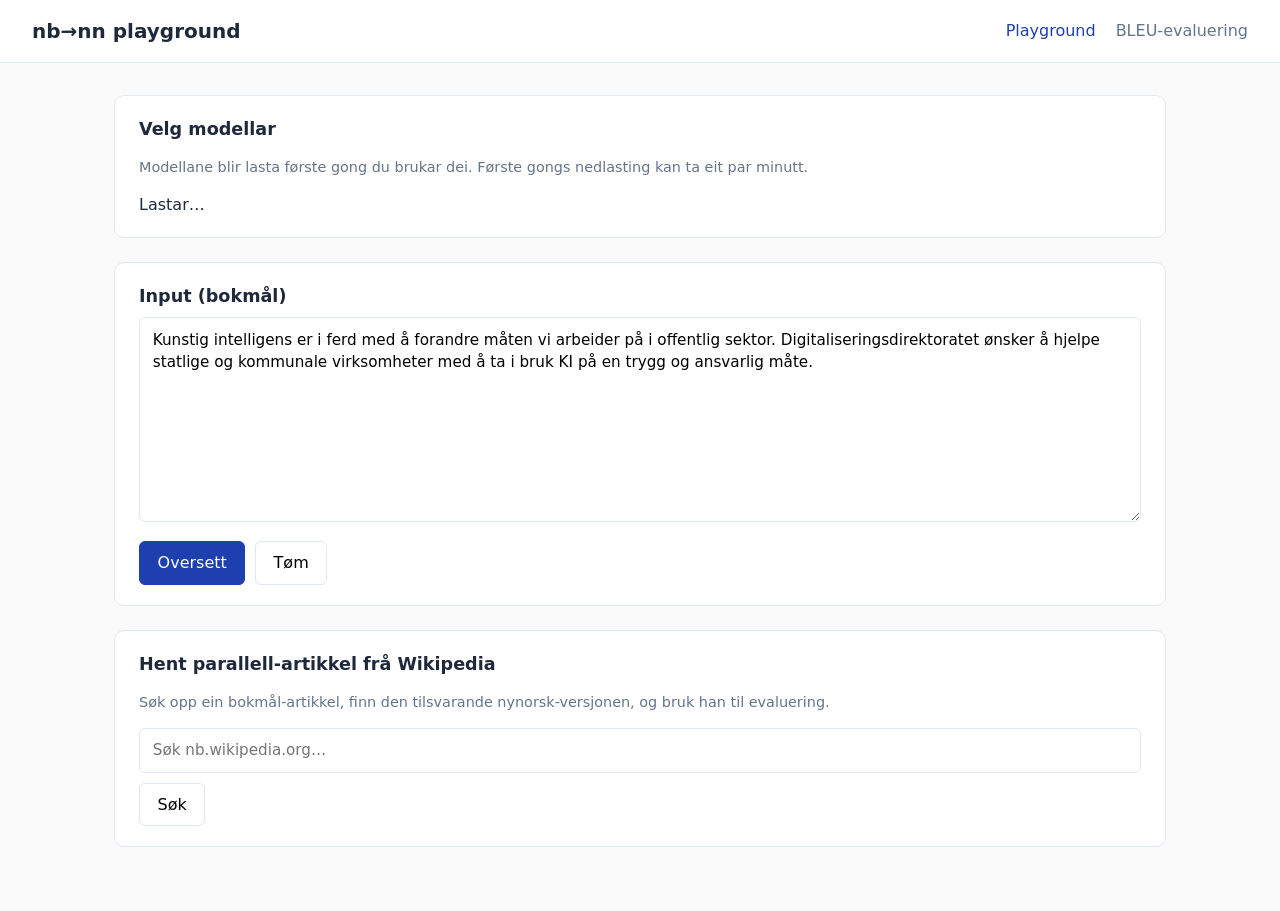
==== ui/index.html @ 58e6b0f2 "Initial commit: nb-nn translation eval toolkit Playground + BLEU evaluator for testing Norwegian bok" ====
<!doctype html>
<html lang="nb">
<head>
  <meta charset="utf-8" />
  <meta name="viewport" content="width=device-width,initial-scale=1" />
  <title>nb-nn-eval · Playground</title>
  <link rel="stylesheet" href="/ui/style.css" />
</head>
<body>
  <header class="topbar">
    <h1>nb→nn playground</h1>
    <nav>
      <a href="/" class="active">Playground</a>
      <a href="/eval">BLEU-evaluering</a>
    </nav>
  </header>

  <main class="wrap">
    <section class="card">
      <h2>Velg modellar</h2>
      <p class="muted">Modellane blir lasta første gong du brukar dei. Første gongs nedlasting kan ta eit par minutt.</p>
      <div id="model-list" class="model-list">Lastar…</div>
    </section>

    <section class="card">
      <h2>Input (bokmål)</h2>
      <textarea id="input" rows="8" placeholder="Lim inn bokmål-tekst her…">Kunstig intelligens er i ferd med å forandre måten vi arbeider på i offentlig sektor. Digitaliseringsdirektoratet ønsker å hjelpe statlige og kommunale virksomheter med å ta i bruk KI på en trygg og ansvarlig måte.</textarea>
      <div class="row">
        <button id="translate-btn" class="primary">Oversett</button>
        <button id="clear-btn">Tøm</button>
        <span id="status" class="muted"></span>
      </div>
    </section>

    <section id="results-section" class="card" hidden>
      <h2>Resultat (nynorsk)</h2>
      <div id="results"></div>
    </section>

    <section class="card">
      <h2>Hent parallell-artikkel frå Wikipedia</h2>
      <p class="muted">Søk opp ein bokmål-artikkel, finn den tilsvarande nynorsk-versjonen, og bruk han til evaluering.</p>
      <div class="row">
        <input type="text" id="wiki-search" placeholder="Søk nb.wikipedia.org…" />
        <button id="wiki-search-btn">Søk</button>
      </div>
      <div id="wiki-results"></div>
    </section>
  </main>

  <script src="/ui/app.js"></script>
</body>
</html>
---- ui/style.css ----
:root {
  --bg: #fafafa;
  --card: #ffffff;
  --text: #1e293b;
  --muted: #64748b;
  --border: #e2e8f0;
  --accent: #1e40af;
  --accent-hover: #1e3a8a;
  --good: #15803d;
  --bad: #b91c1c;
  --warn: #a16207;
  --mono: ui-monospace, SFMono-Regular, Menlo, Monaco, Consolas, monospace;
}

* { box-sizing: border-box; }

body {
  margin: 0;
  font-family: system-ui, -apple-system, sans-serif;
  background: var(--bg);
  color: var(--text);
  line-height: 1.5;
}

.topbar {
  background: white;
  border-bottom: 1px solid var(--border);
  padding: 1rem 2rem;
  display: flex;
  align-items: center;
  justify-content: space-between;
  gap: 2rem;
}

.topbar h1 {
  font-size: 1.25rem;
  margin: 0;
}

.topbar nav {
  display: flex;
  gap: 1.25rem;
}

.topbar nav a {
  color: var(--muted);
  text-decoration: none;
  font-weight: 500;
}

.topbar nav a.active,
.topbar nav a:hover {
  color: var(--accent);
}

.wrap {
  max-width: 1100px;
  margin: 0 auto;
  padding: 2rem 1.5rem 4rem;
  display: flex;
  flex-direction: column;
  gap: 1.5rem;
}

.card {
  background: var(--card);
  border: 1px solid var(--border);
  border-radius: 10px;
  padding: 1.25rem 1.5rem;
}

.card h2 {
  margin: 0 0 0.5rem 0;
  font-size: 1.1rem;
}

.muted {
  color: var(--muted);
  font-size: 0.9rem;
}

.row {
  display: flex;
  align-items: center;
  gap: 0.6rem;
  flex-wrap: wrap;
  margin-top: 0.75rem;
}

button, input[type="text"], textarea, select {
  font: inherit;
}

textarea, input[type="text"] {
  width: 100%;
  padding: 0.65rem 0.8rem;
  border: 1px solid var(--border);
  border-radius: 6px;
  background: white;
  resize: vertical;
  font-size: 0.95rem;
  line-height: 1.5;
}

textarea {
  font-family: inherit;
}

button {
  padding: 0.55rem 1.1rem;
  border: 1px solid var(--border);
  border-radius: 6px;
  background: white;
  cursor: pointer;
  font-weight: 500;
}

button:hover:not(:disabled) {
  background: #f1f5f9;
}

button.primary {
  background: var(--accent);
  border-color: var(--accent);
  color: white;
}

button.primary:hover:not(:disabled) {
  background: var(--accent-hover);
}

button:disabled {
  opacity: 0.55;
  cursor: not-allowed;
}

.model-list {
  display: grid;
  grid-template-columns: repeat(auto-fill, minmax(280px, 1fr));
  gap: 0.6rem;
}

.model-card {
  border: 1px solid var(--border);
  border-radius: 6px;
  padding: 0.75rem;
  cursor: pointer;
  background: white;
  transition: border-color 0.1s;
}

.model-card:hover { border-color: #cbd5e1; }

.model-card.selected {
  border-color: var(--accent);
  background: #eff6ff;
}

.model-card label {
  display: flex;
  align-items: center;
  gap: 0.5rem;
  cursor: pointer;
}

.model-card .key {
  font-weight: 600;
}

.model-card .detail {
  font-size: 0.8rem;
  color: var(--muted);
  margin-top: 0.25rem;
  font-family: var(--mono);
}

.model-card .state {
  display: inline-block;
  font-size: 0.72rem;
  padding: 0.1em 0.5em;
  border-radius: 99px;
  margin-left: 0.4rem;
}

.model-card .state.loaded { background: #dcfce7; color: var(--good); }
.model-card .state.unloaded { background: #f1f5f9; color: var(--muted); }

.result-row {
  border: 1px solid var(--border);
  border-radius: 6px;
  padding: 0.85rem 1rem;
  margin-top: 0.75rem;
  background: #f8fafc;
}

.result-row h3 {
  margin: 0 0 0.3rem 0;
  font-size: 0.95rem;
}

.result-row .meta {
  font-size: 0.78rem;
  color: var(--muted);
  font-family: var(--mono);
  margin-bottom: 0.4rem;
}

.result-row .output {
  font-size: 0.95rem;
  white-space: pre-wrap;
}

.result-row.error {
  background: #fef2f2;
  border-color: #fecaca;
}

.wiki-result {
  display: flex;
  justify-content: space-between;
  align-items: center;
  padding: 0.5rem 0.75rem;
  border-bottom: 1px solid var(--border);
  gap: 0.75rem;
}

.wiki-result:last-child { border-bottom: none; }

.wiki-result .title { font-weight: 500; }

.pair-editor {
  margin-top: 0.75rem;
  display: flex;
  flex-direction: column;
  gap: 0.6rem;
  max-height: 420px;
  overflow-y: auto;
}

.pair {
  border: 1px solid var(--border);
  border-radius: 6px;
  padding: 0.6rem 0.75rem;
  background: white;
  display: grid;
  grid-template-columns: 1fr 1fr auto;
  gap: 0.5rem;
  align-items: start;
}

.pair textarea {
  min-height: 60px;
}

.pair button {
  padding: 0.25rem 0.5rem;
  font-size: 0.85rem;
}

.corpus-table {
  width: 100%;
  border-collapse: collapse;
  margin-top: 0.5rem;
}

.corpus-table th,
.corpus-table td {
  padding: 0.5rem 0.75rem;
  border-bottom: 1px solid var(--border);
  text-align: left;
}

.corpus-table th {
  background: #f8fafc;
  font-size: 0.85rem;
  color: var(--muted);
  text-transform: uppercase;
  letter-spacing: 0.02em;
}

.corpus-table .num {
  font-family: var(--mono);
  text-align: right;
}

.corpus-table .best { color: var(--good); font-weight: 600; }

.segment-block {
  border: 1px solid var(--border);
  border-radius: 6px;
  padding: 0.75rem 1rem;
  margin: 0.6rem 0;
  background: white;
}

.segment-block .field {
  margin-top: 0.3rem;
  font-size: 0.9rem;
}

.segment-block .field .label {
  font-size: 0.72rem;
  color: var(--muted);
  text-transform: uppercase;
  letter-spacing: 0.03em;
}

.segment-block .scores {
  font-family: var(--mono);
  font-size: 0.82rem;
  color: var(--muted);
  margin-top: 0.3rem;
}

@media (max-width: 700px) {
  .pair { grid-template-columns: 1fr; }
  .topbar { flex-direction: column; align-items: flex-start; gap: 0.5rem; padding: 1rem 1.5rem; }
}
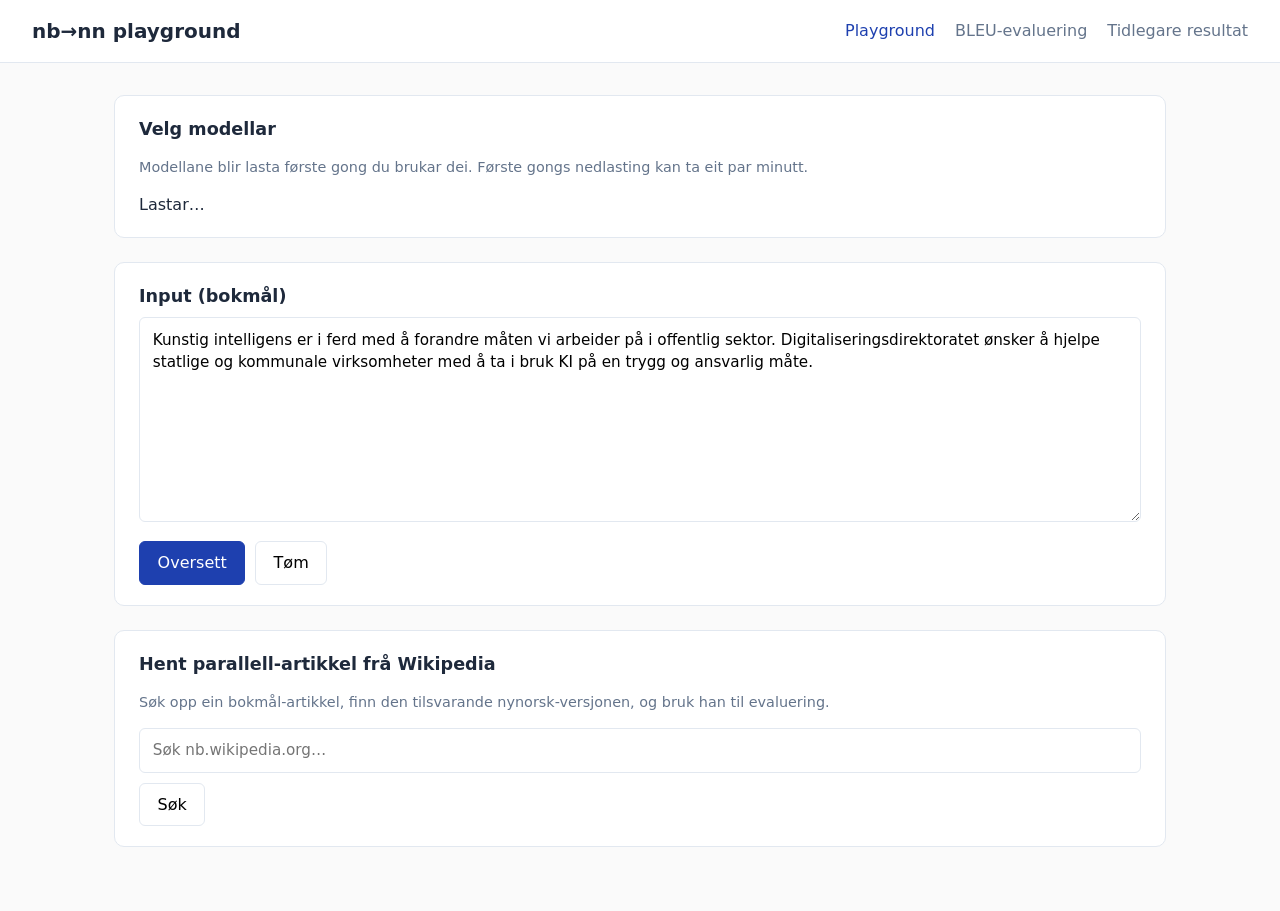
==== commit b212272f: "Add result persistence, multi-run mode, and results viewer Eval page (/eval): - Multi-run mode: set " ====
--- a/ui/index.html
+++ b/ui/index.html
@@ -12,6 +12,7 @@
     <nav>
       <a href="/" class="active">Playground</a>
       <a href="/eval">BLEU-evaluering</a>
+      <a href="/results">Tidlegare resultat</a>
     </nav>
   </header>
 
--- a/ui/style.css
+++ b/ui/style.css
@@ -312,6 +312,46 @@
   margin-top: 0.3rem;
 }
 
+.progress-bar {
+  margin-top: 0.75rem;
+  height: 28px;
+  background: #f1f5f9;
+  border-radius: 6px;
+  overflow: hidden;
+  position: relative;
+}
+
+.progress-fill {
+  height: 100%;
+  background: var(--accent);
+  transition: width 0.3s ease;
+  border-radius: 6px;
+}
+
+.progress-text {
+  position: absolute;
+  top: 0;
+  left: 0;
+  right: 0;
+  line-height: 28px;
+  text-align: center;
+  font-size: 0.78rem;
+  color: var(--text);
+  font-weight: 500;
+}
+
+.source-group {
+  margin-top: 1rem;
+}
+
+.source-group h3 {
+  font-size: 0.9rem;
+  color: var(--muted);
+  text-transform: uppercase;
+  letter-spacing: 0.03em;
+  margin: 0 0 0.5rem 0;
+}
+
 @media (max-width: 700px) {
   .pair { grid-template-columns: 1fr; }
   .topbar { flex-direction: column; align-items: flex-start; gap: 0.5rem; padding: 1rem 1.5rem; }
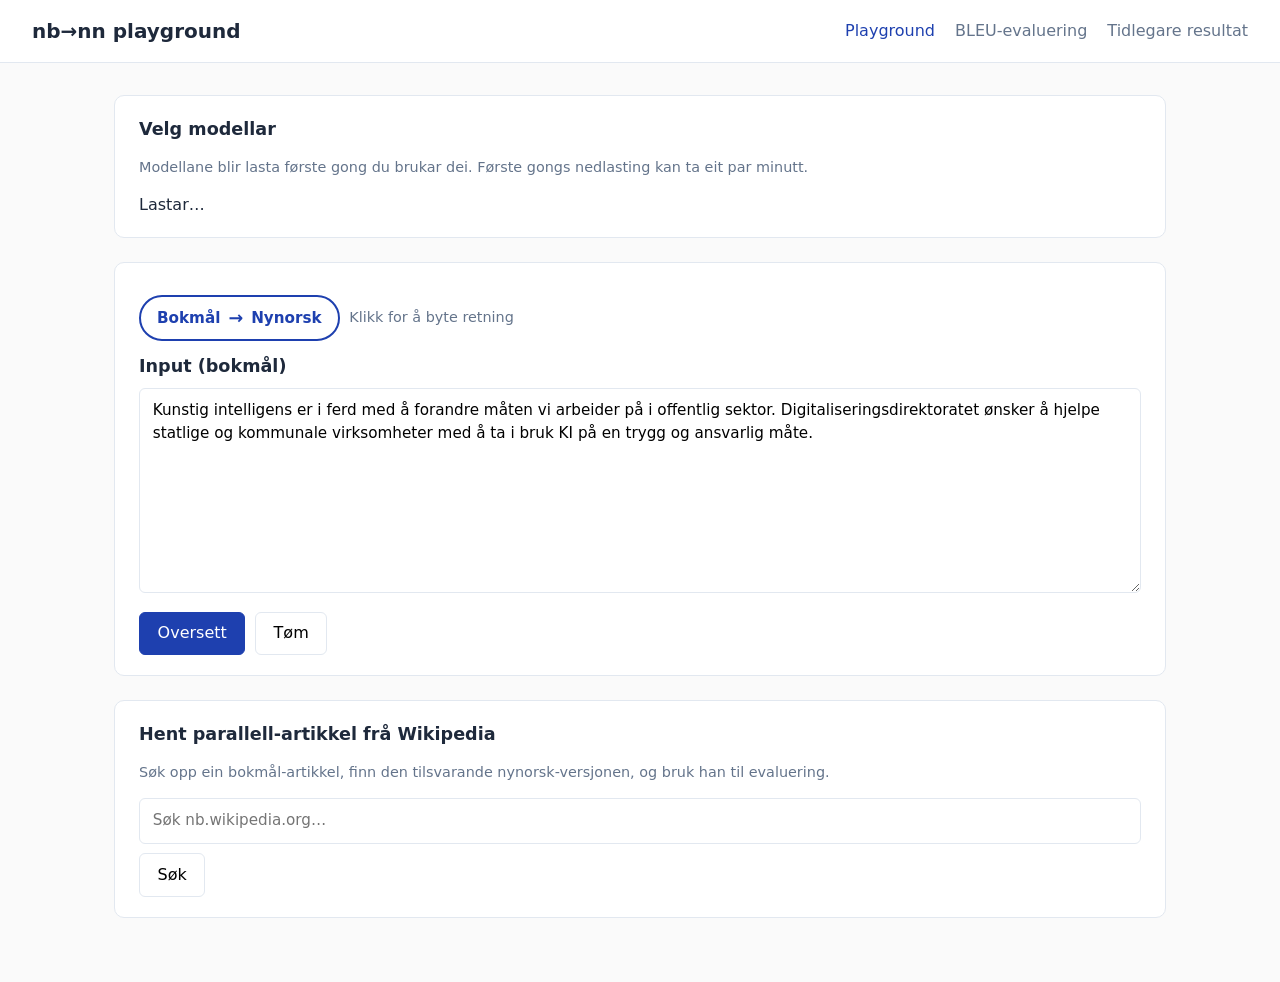
==== commit d0521ab5: "Add nn→nb reverse translation to playground Direction toggle button in the playground switches betwe" ====
--- a/ui/index.html
+++ b/ui/index.html
@@ -24,8 +24,16 @@
     </section>
 
     <section class="card">
-      <h2>Input (bokmål)</h2>
-      <textarea id="input" rows="8" placeholder="Lim inn bokmål-tekst her…">Kunstig intelligens er i ferd med å forandre måten vi arbeider på i offentlig sektor. Digitaliseringsdirektoratet ønsker å hjelpe statlige og kommunale virksomheter med å ta i bruk KI på en trygg og ansvarlig måte.</textarea>
+      <div class="row" style="margin-bottom: 0.75rem">
+        <button id="dir-toggle" class="direction-toggle">
+          <span id="dir-from">Bokmål</span>
+          <span class="dir-arrow">→</span>
+          <span id="dir-to">Nynorsk</span>
+        </button>
+        <span class="muted" id="dir-hint">Klikk for å byte retning</span>
+      </div>
+      <h2 id="input-label">Input (bokmål)</h2>
+      <textarea id="input" rows="8" placeholder="Lim inn tekst her…">Kunstig intelligens er i ferd med å forandre måten vi arbeider på i offentlig sektor. Digitaliseringsdirektoratet ønsker å hjelpe statlige og kommunale virksomheter med å ta i bruk KI på en trygg og ansvarlig måte.</textarea>
       <div class="row">
         <button id="translate-btn" class="primary">Oversett</button>
         <button id="clear-btn">Tøm</button>
@@ -34,7 +42,7 @@
     </section>
 
     <section id="results-section" class="card" hidden>
-      <h2>Resultat (nynorsk)</h2>
+      <h2 id="output-label">Resultat (nynorsk)</h2>
       <div id="results"></div>
     </section>
 
@@ -49,6 +57,7 @@
     </section>
   </main>
 
+  <script src="/ui/models-ui.js"></script>
   <script src="/ui/app.js"></script>
 </body>
 </html>
--- a/ui/style.css
+++ b/ui/style.css
@@ -184,6 +184,45 @@
 
 .model-card .state.loaded { background: #dcfce7; color: var(--good); }
 .model-card .state.unloaded { background: #f1f5f9; color: var(--muted); }
+.model-card .state.unavailable { background: #fef2f2; color: var(--bad); }
+
+.model-card.unavailable {
+  opacity: 0.5;
+  cursor: default;
+  border-color: #e2e8f0;
+}
+
+.model-card.unavailable:hover { border-color: #e2e8f0; }
+.model-card.unavailable label { cursor: default; }
+
+.unavailable-hint {
+  font-style: italic;
+}
+
+.model-warning {
+  color: var(--warn);
+  font-size: 0.78rem;
+  font-weight: 500;
+}
+
+.model-group {
+  margin-bottom: 1rem;
+}
+
+.model-group-label {
+  font-size: 0.8rem;
+  font-weight: 600;
+  color: var(--muted);
+  text-transform: uppercase;
+  letter-spacing: 0.04em;
+  margin-bottom: 0.4rem;
+}
+
+.model-group-grid {
+  display: grid;
+  grid-template-columns: repeat(auto-fill, minmax(280px, 1fr));
+  gap: 0.6rem;
+}
 
 .result-row {
   border: 1px solid var(--border);
@@ -340,6 +379,58 @@
   font-weight: 500;
 }
 
+.direction-toggle {
+  display: inline-flex;
+  align-items: center;
+  gap: 0.5rem;
+  padding: 0.5rem 1rem;
+  border: 2px solid var(--accent);
+  border-radius: 99px;
+  background: white;
+  font-size: 0.95rem;
+  font-weight: 600;
+  cursor: pointer;
+  transition: all 0.15s;
+  color: var(--accent);
+}
+
+.direction-toggle:hover {
+  background: var(--accent);
+  color: white;
+}
+
+.dir-arrow {
+  font-size: 1.1rem;
+}
+
+.corpus-picker {
+  display: flex;
+  flex-wrap: wrap;
+  gap: 0.4rem;
+}
+
+.corpus-chip {
+  padding: 0.4rem 0.85rem;
+  border: 1px solid var(--border);
+  border-radius: 99px;
+  background: white;
+  font-size: 0.85rem;
+  font-weight: 500;
+  cursor: pointer;
+  transition: all 0.1s;
+}
+
+.corpus-chip:hover {
+  border-color: var(--accent);
+  color: var(--accent);
+}
+
+.corpus-chip.active {
+  background: var(--accent);
+  border-color: var(--accent);
+  color: white;
+}
+
 .source-group {
   margin-top: 1rem;
 }
@@ -352,6 +443,27 @@
   margin: 0 0 0.5rem 0;
 }
 
+.chart-grid {
+  display: grid;
+  grid-template-columns: 1fr 1fr;
+  gap: 1.5rem;
+  margin-top: 1.5rem;
+}
+
+.chart-box {
+  background: white;
+  border: 1px solid var(--border);
+  border-radius: 8px;
+  padding: 1rem;
+  min-height: 300px;
+}
+
+@media (max-width: 900px) {
+  .chart-grid {
+    grid-template-columns: 1fr;
+  }
+}
+
 @media (max-width: 700px) {
   .pair { grid-template-columns: 1fr; }
   .topbar { flex-direction: column; align-items: flex-start; gap: 0.5rem; padding: 1rem 1.5rem; }
